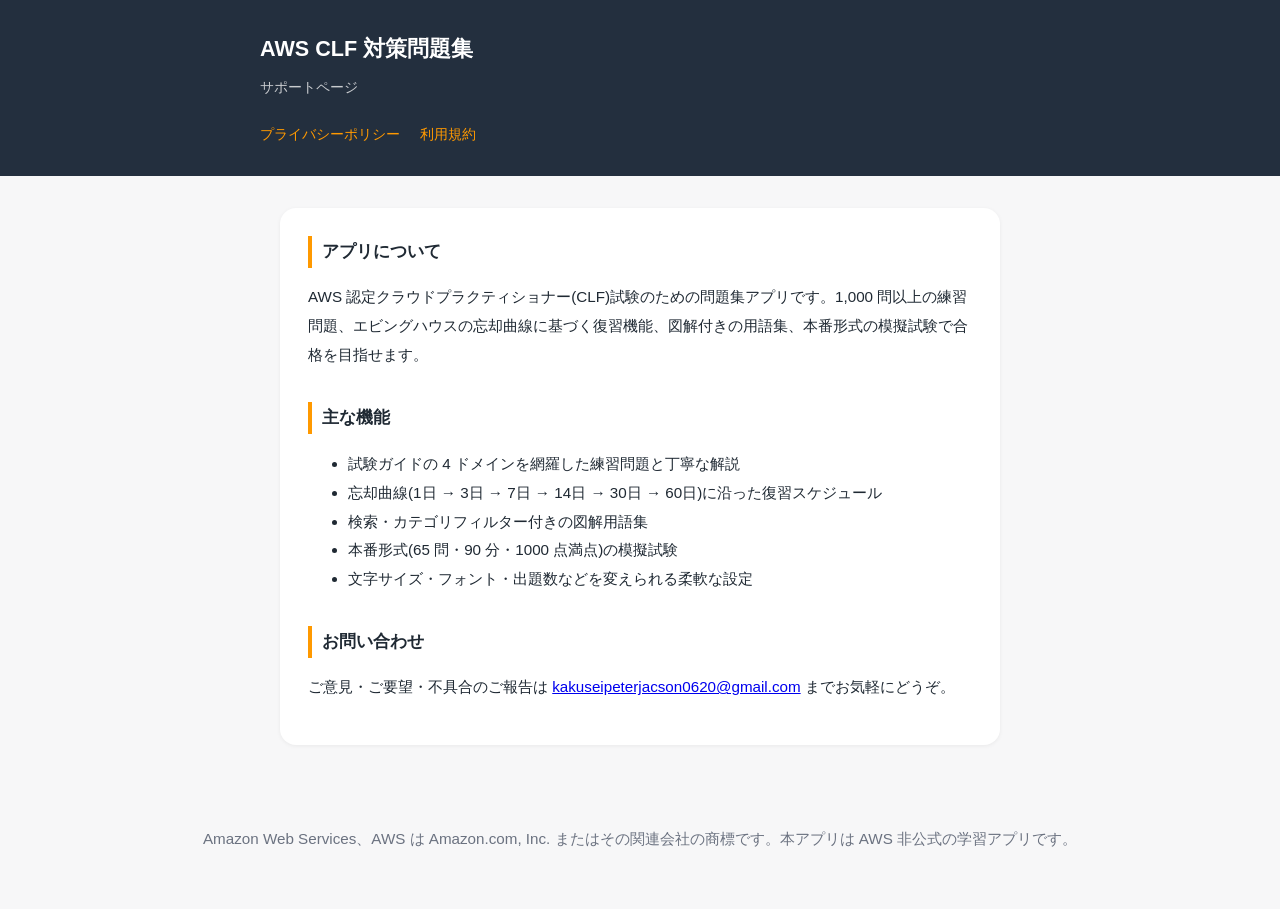
==== index.html @ 356169ad "Add privacy policy and terms of service pages Co-Authored-By: Claude Fable 5 <noreply@anthropic.com>" ====
<!DOCTYPE html>
<html lang="ja">
<head>
  <meta charset="UTF-8" />
  <meta name="viewport" content="width=device-width, initial-scale=1.0" />
  <title>AWS CLF 対策問題集 - サポート</title>
  <link rel="stylesheet" href="style.css" />
</head>
<body>
  <header>
    <div class="inner">
      <h1>AWS CLF 対策問題集</h1>
      <p>サポートページ</p>
      <nav class="nav">
        <a href="privacy.html">プライバシーポリシー</a>
        <a href="terms.html">利用規約</a>
      </nav>
    </div>
  </header>
  <main>
    <div class="card">
      <h2>アプリについて</h2>
      <p>AWS 認定クラウドプラクティショナー(CLF)試験のための問題集アプリです。1,000 問以上の練習問題、エビングハウスの忘却曲線に基づく復習機能、図解付きの用語集、本番形式の模擬試験で合格を目指せます。</p>

      <h2>主な機能</h2>
      <ul>
        <li>試験ガイドの 4 ドメインを網羅した練習問題と丁寧な解説</li>
        <li>忘却曲線(1日 → 3日 → 7日 → 14日 → 30日 → 60日)に沿った復習スケジュール</li>
        <li>検索・カテゴリフィルター付きの図解用語集</li>
        <li>本番形式(65 問・90 分・1000 点満点)の模擬試験</li>
        <li>文字サイズ・フォント・出題数などを変えられる柔軟な設定</li>
      </ul>

      <h2>お問い合わせ</h2>
      <p>ご意見・ご要望・不具合のご報告は <a href="mailto:kakuseipeterjacson0620@gmail.com">kakuseipeterjacson0620@gmail.com</a> までお気軽にどうぞ。</p>
    </div>
  </main>
  <footer>
    <p>Amazon Web Services、AWS は Amazon.com, Inc. またはその関連会社の商標です。本アプリは AWS 非公式の学習アプリです。</p>
  </footer>
</body>
</html>
---- style.css ----
:root {
  --accent: #ff9900;
  --navy: #232f3e;
  --text: #1f2933;
  --muted: #6b7280;
  --bg: #f7f7f8;
  --card: #ffffff;
}
@media (prefers-color-scheme: dark) {
  :root {
    --text: #e5e7eb;
    --muted: #9ca3af;
    --bg: #101418;
    --card: #1a2028;
  }
}
* { box-sizing: border-box; }
body {
  margin: 0;
  font-family: -apple-system, BlinkMacSystemFont, "Hiragino Sans", "Yu Gothic UI", "Noto Sans JP", sans-serif;
  color: var(--text);
  background: var(--bg);
  line-height: 1.9;
}
header {
  background: var(--navy);
  color: #fff;
  padding: 28px 20px;
}
header .inner, main {
  max-width: 760px;
  margin: 0 auto;
}
header h1 { margin: 0; font-size: 1.35rem; }
header p { margin: 6px 0 0; font-size: 0.85rem; opacity: 0.75; }
header a { color: var(--accent); text-decoration: none; }
main { padding: 32px 20px 64px; }
.card {
  background: var(--card);
  border-radius: 16px;
  padding: 28px;
  box-shadow: 0 1px 4px rgba(0, 0, 0, 0.06);
}
h2 {
  font-size: 1.05rem;
  border-left: 4px solid var(--accent);
  padding-left: 10px;
  margin: 32px 0 8px;
}
h2:first-child { margin-top: 0; }
p, li { font-size: 0.95rem; }
.updated { color: var(--muted); font-size: 0.8rem; }
footer {
  text-align: center;
  color: var(--muted);
  font-size: 0.78rem;
  padding: 0 20px 40px;
}
.nav { margin-top: 20px; font-size: 0.9rem; }
.nav a { color: var(--accent); text-decoration: none; margin-right: 16px; }
.nav a:hover { text-decoration: underline; }
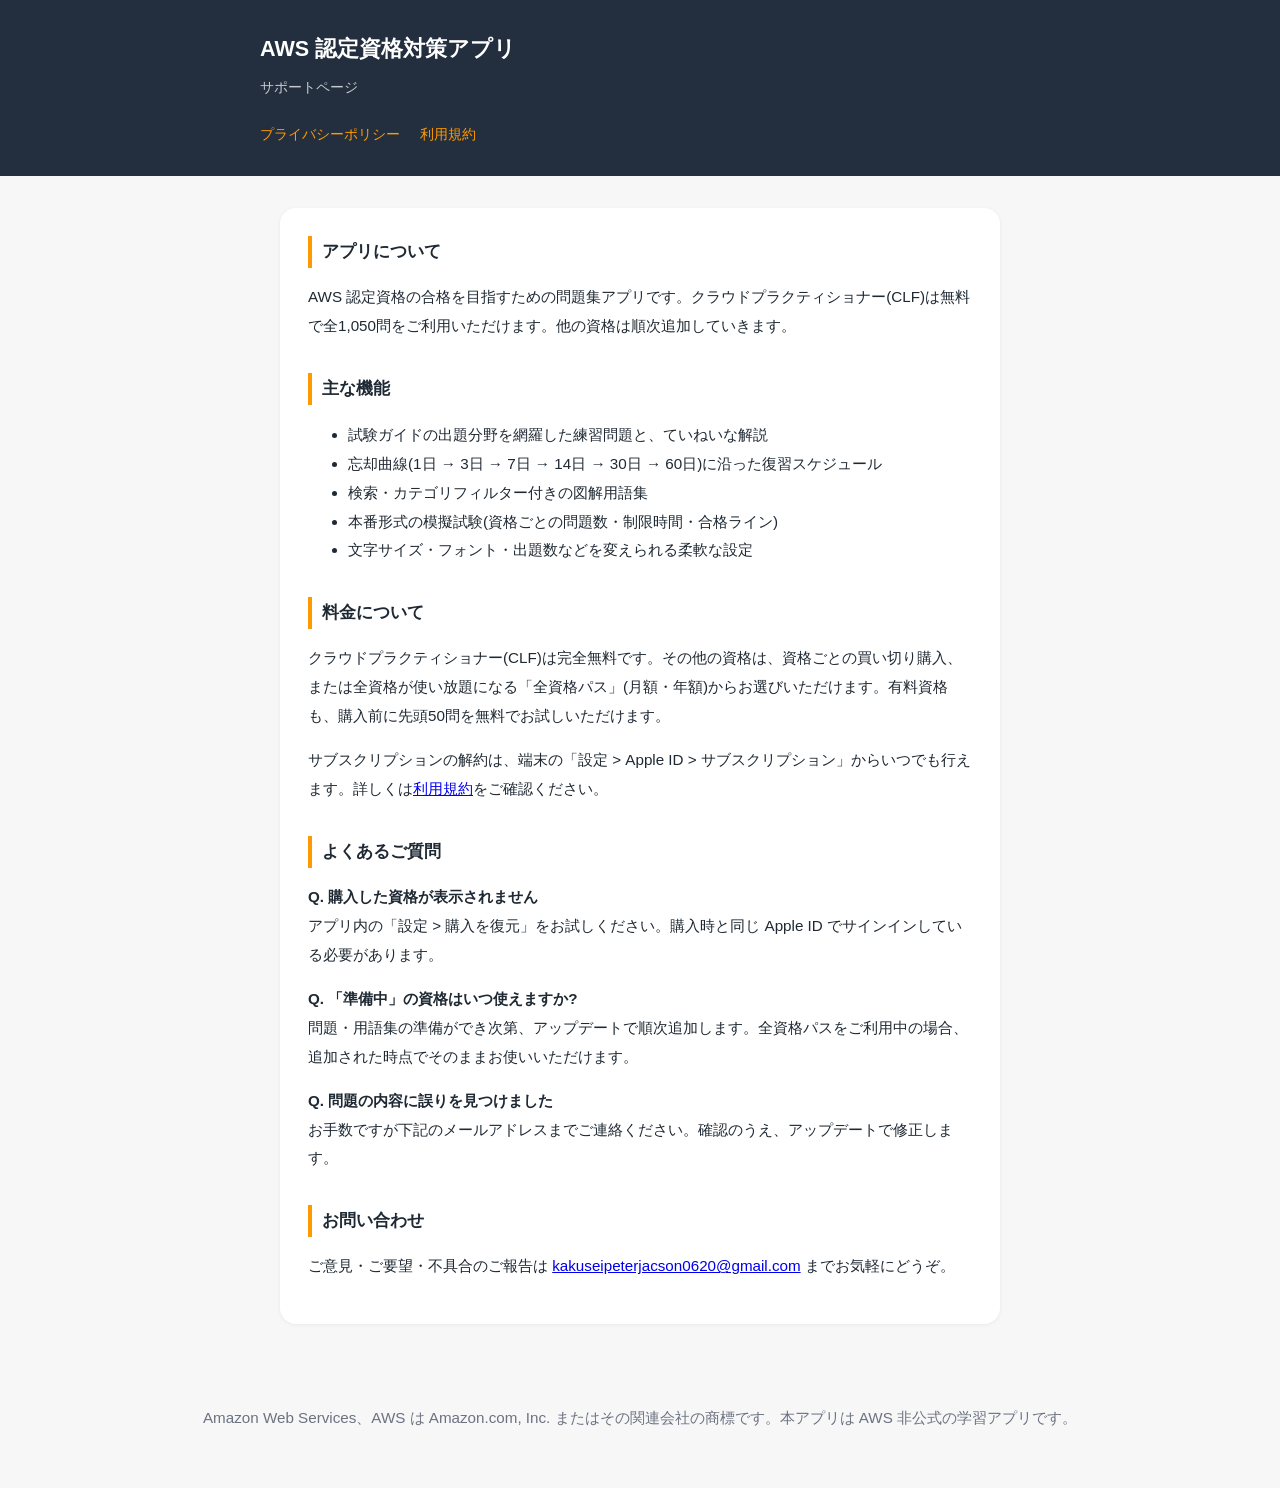
==== commit af4c632e: "Update legal pages for multi-certification and in-app purchases Co-Authored-By: Claude Fable 5 <nore" ====
--- a/index.html
+++ b/index.html
@@ -3,13 +3,13 @@
 <head>
   <meta charset="UTF-8" />
   <meta name="viewport" content="width=device-width, initial-scale=1.0" />
-  <title>AWS CLF 対策問題集 - サポート</title>
+  <title>AWS 認定資格対策アプリ - サポート</title>
   <link rel="stylesheet" href="style.css" />
 </head>
 <body>
   <header>
     <div class="inner">
-      <h1>AWS CLF 対策問題集</h1>
+      <h1>AWS 認定資格対策アプリ</h1>
       <p>サポートページ</p>
       <nav class="nav">
         <a href="privacy.html">プライバシーポリシー</a>
@@ -20,16 +20,28 @@
   <main>
     <div class="card">
       <h2>アプリについて</h2>
-      <p>AWS 認定クラウドプラクティショナー(CLF)試験のための問題集アプリです。1,000 問以上の練習問題、エビングハウスの忘却曲線に基づく復習機能、図解付きの用語集、本番形式の模擬試験で合格を目指せます。</p>
+      <p>AWS 認定資格の合格を目指すための問題集アプリです。クラウドプラクティショナー(CLF)は無料で全1,050問をご利用いただけます。他の資格は順次追加していきます。</p>
 
       <h2>主な機能</h2>
       <ul>
-        <li>試験ガイドの 4 ドメインを網羅した練習問題と丁寧な解説</li>
+        <li>試験ガイドの出題分野を網羅した練習問題と、ていねいな解説</li>
         <li>忘却曲線(1日 → 3日 → 7日 → 14日 → 30日 → 60日)に沿った復習スケジュール</li>
         <li>検索・カテゴリフィルター付きの図解用語集</li>
-        <li>本番形式(65 問・90 分・1000 点満点)の模擬試験</li>
+        <li>本番形式の模擬試験(資格ごとの問題数・制限時間・合格ライン)</li>
         <li>文字サイズ・フォント・出題数などを変えられる柔軟な設定</li>
       </ul>
+
+      <h2>料金について</h2>
+      <p>クラウドプラクティショナー(CLF)は完全無料です。その他の資格は、資格ごとの買い切り購入、または全資格が使い放題になる「全資格パス」(月額・年額)からお選びいただけます。有料資格も、購入前に先頭50問を無料でお試しいただけます。</p>
+      <p>サブスクリプションの解約は、端末の「設定 &gt; Apple ID &gt; サブスクリプション」からいつでも行えます。詳しくは<a href="terms.html">利用規約</a>をご確認ください。</p>
+
+      <h2>よくあるご質問</h2>
+      <p><strong>Q. 購入した資格が表示されません</strong><br />
+      アプリ内の「設定 &gt; 購入を復元」をお試しください。購入時と同じ Apple ID でサインインしている必要があります。</p>
+      <p><strong>Q. 「準備中」の資格はいつ使えますか?</strong><br />
+      問題・用語集の準備ができ次第、アップデートで順次追加します。全資格パスをご利用中の場合、追加された時点でそのままお使いいただけます。</p>
+      <p><strong>Q. 問題の内容に誤りを見つけました</strong><br />
+      お手数ですが下記のメールアドレスまでご連絡ください。確認のうえ、アップデートで修正します。</p>
 
       <h2>お問い合わせ</h2>
       <p>ご意見・ご要望・不具合のご報告は <a href="mailto:kakuseipeterjacson0620@gmail.com">kakuseipeterjacson0620@gmail.com</a> までお気軽にどうぞ。</p>
